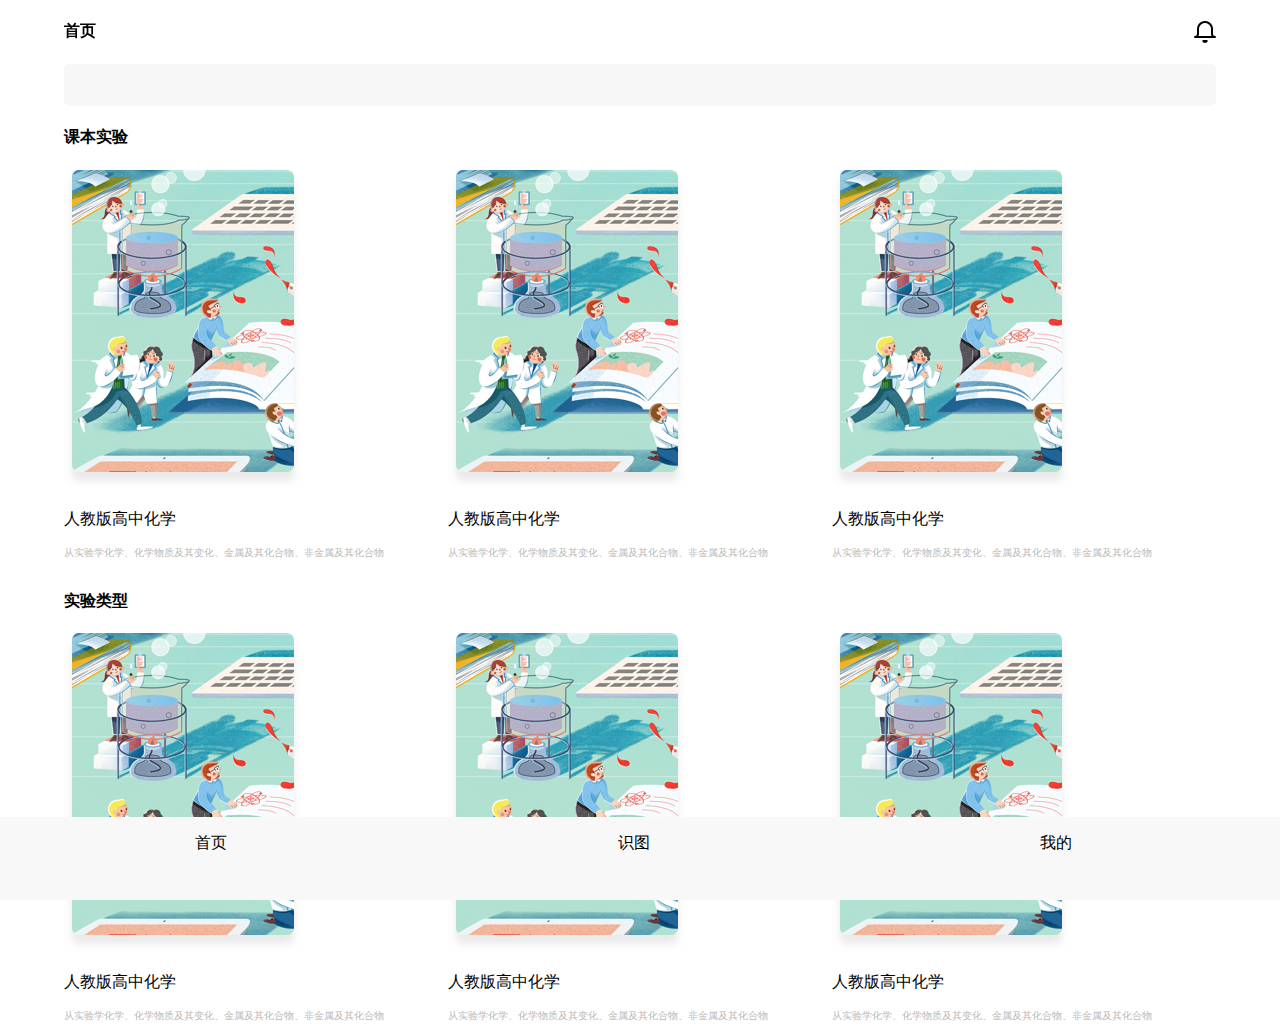
==== index.html @ 30e3b419 "seven" ====
<!DOCTYPE html>
<html lang="en">
<head>
	<meta charset="UTF-8">
	 <meta name="viewport" content="width=device-width, initial-scale=1.0, maximum-scale=1.0, user-scalable=0">
	<title>CHEMISCS</title>
	<link rel="stylesheet" href="style.css">
	<link rel="manifest" href="manifest.json">
</head>
<body>
	<div class="container">
		<div class="main">
			<div class="firstPage">
				<div class="header">
					<div class="top">
						<div class="topLeft">
							<h4>首页</h4>
						</div>
						<div class="topRight">
							<img src="img/bell.png" alt="">
						</div>
					</div>
					<div class="searchbox">
						<form action="">
							<input type="search">
						</form>
					</div>
				</div>
				<div class="space"></div>
				<div class="books">
					<h4>课本实验</h4>
					<div class="navigator"></div>
					<div class="bookList">
						<div class="book">
							<img src="img/book1.png" alt="">
							<p>人教版高中化学</p>
							<p class="pager">从实验学化学、化学物质及其变化、金属及其化合物、非金属及其化合物</p>
						</div>
						<div class="book">
							<img src="img/book1.png" alt="">
							<p>人教版高中化学</p>
							<p class="pager">从实验学化学、化学物质及其变化、金属及其化合物、非金属及其化合物</p>
						</div>
						<div class="book">
							<img src="img/book1.png" alt="">
							<p>人教版高中化学</p>
							<p class="pager">从实验学化学、化学物质及其变化、金属及其化合物、非金属及其化合物</p>
						</div>
					</div>
				</div>
				<div class="types">
					<h4>实验类型</h4>
					<div class="navigator"></div>
					<div class="typeList">
						<div class="type">
							<img src="img/book1.png" alt="">
							<p>人教版高中化学</p>
							<p class="pager">从实验学化学、化学物质及其变化、金属及其化合物、非金属及其化合物</p>
						</div>
						<div class="type">
							<img src="img/book1.png" alt="">
							<p>人教版高中化学</p>
							<p class="pager">从实验学化学、化学物质及其变化、金属及其化合物、非金属及其化合物</p>
						</div>
						<div class="type">
							<img src="img/book1.png" alt="">
							<p>人教版高中化学</p>
							<p class="pager">从实验学化学、化学物质及其变化、金属及其化合物、非金属及其化合物</p>
						</div>
					</div>
				</div>
			</div>
		</div>
		<!-- 底部导航栏 -->
		<div class="footer">
			<div>
				<p>首页</p>
			</div>
			<div>
				<p>识图</p>
			</div>
			<div>
				<p>我的</p>
			</div>
		</div>
	</div>
	<script type="text/javascript" src="matter.js"></script>
	<script type="text/javascript" src="app.js"></script>
</body>
</html>
---- style.css ----
body{
	width: 100%;
	margin: 0;
}
.container{
	width: 100%;
}
.main{
	width: 100%;
}
.footer{
	margin: 0;
	display: flex;
	height: 83px;
	width: 100%;
	background-color: #f8f8f8;
	position: fixed;
	bottom: 0;
	left: 0;
}
.footer div{
	width: 33%;
	text-align: center;
}
.firstPage{
	width: 90%;
	margin: 0 auto;
}
.header{
	width: 90%;
	position: fixed;
	top: 0;
	height: 106px;
	z-index: 999;
	background-color: #ffffff;
	padding-bottom: 15px;
}
.top{
	display: flex;
	justify-content: space-between;
}
.topRight{
	display: flex;
	justify-content: center;
	align-items: center;
}
.searchbox{
	width: 100%;
}
.searchbox input{
	border: solid 1px #f7f7f7;
	background-color: #f7f7f7;
	border-radius: 5px;
	height: 42px;
	width: 100%;
}
.space{
	height: 106px;
}
.bookList,.typeList{
	overflow: scroll;
	display: flex;
}
.book,.type{
	width: 70%;
}
.pager{
	font-size: 10px;
	color: #bababa;
	width: 90%;
}
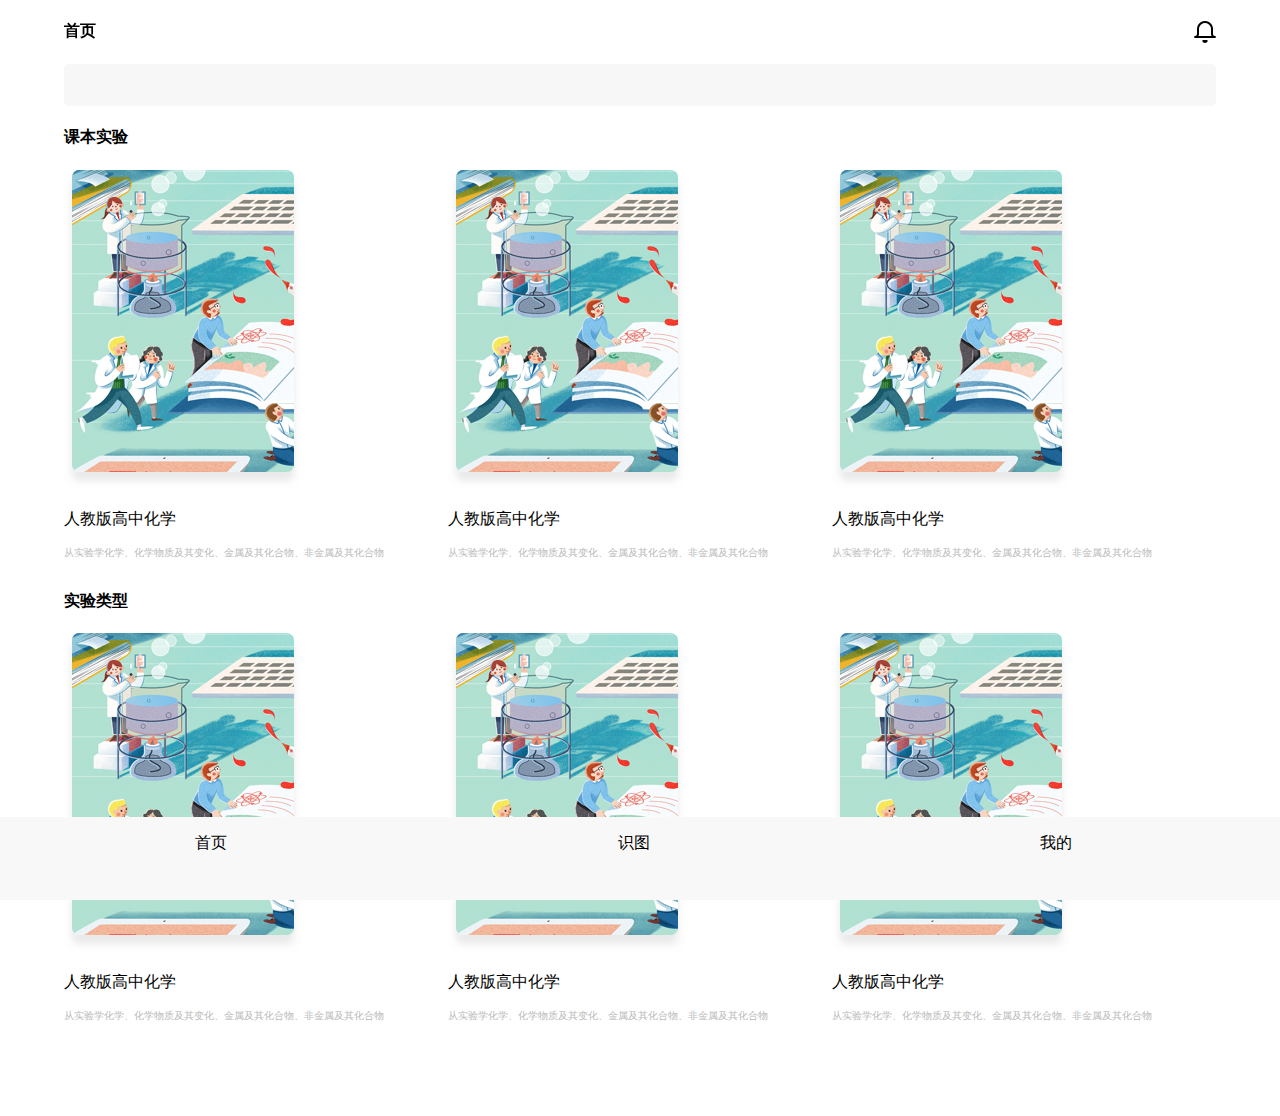
==== commit 266a4fcf: "eight" ====
--- a/index.html
+++ b/index.html
@@ -71,6 +71,7 @@
 				</div>
 			</div>
 		</div>
+		<!-- <div class="bottomSpace"></div> -->
 		<!-- 底部导航栏 -->
 		<div class="footer">
 			<div>
--- a/style.css
+++ b/style.css
@@ -7,6 +7,7 @@
 }
 .main{
 	width: 100%;
+	padding-bottom: 83px;
 }
 .footer{
 	margin: 0;
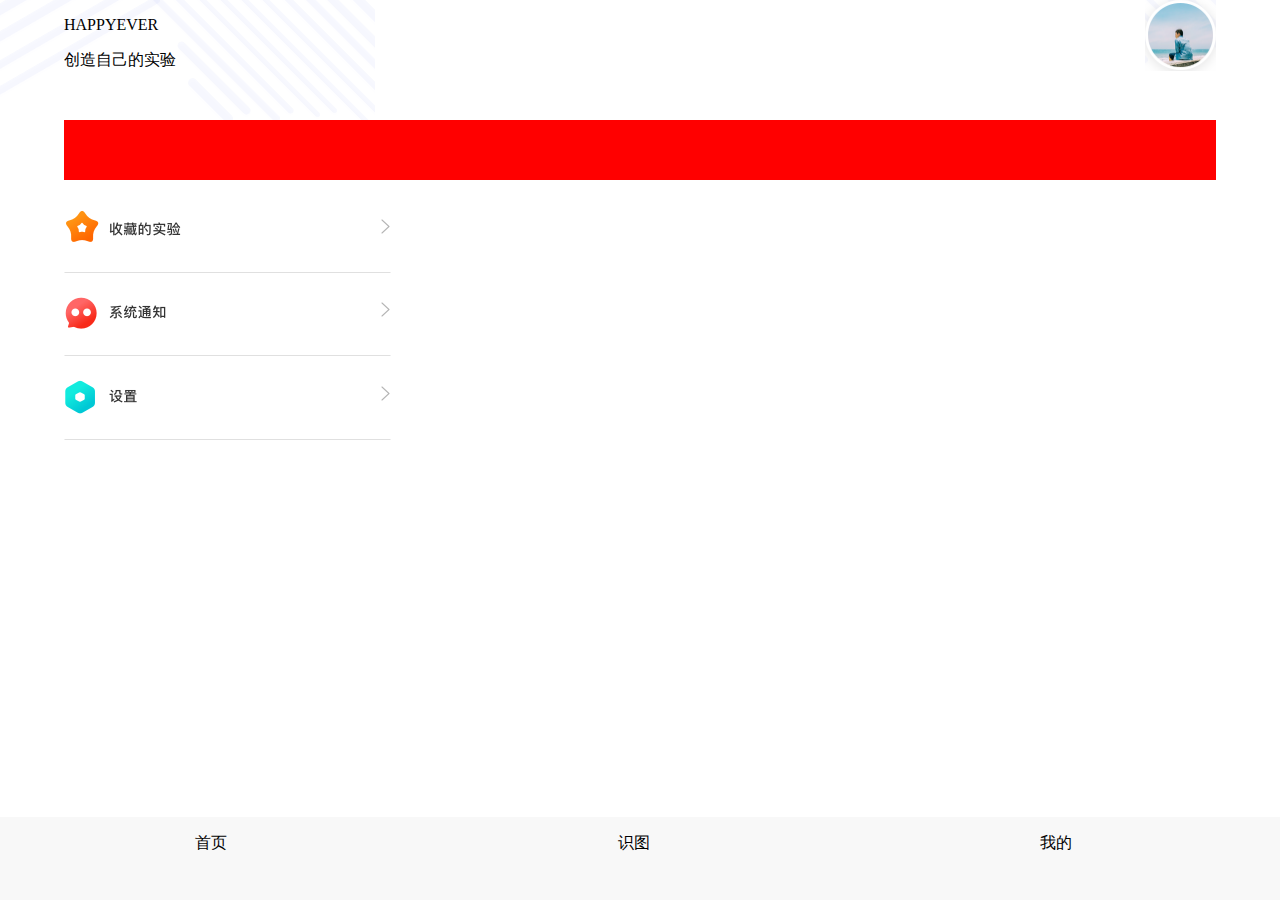
==== commit 7312a668: "ten" ====
--- a/index.html
+++ b/index.html
@@ -10,7 +10,7 @@
 <body>
 	<div class="container">
 		<div class="main">
-			<div class="firstPage">
+			<div class="firstPage" style="display: none">
 				<div class="header">
 					<div class="top">
 						<div class="topLeft">
@@ -70,22 +70,53 @@
 					</div>
 				</div>
 			</div>
+			<!-- -->
+			<div class="secondPage">
+				<div class="S-header">
+					<div class="">
+						<p>HAPPYEVER</p>
+						<p>创造自己的实验</p>
+					</div>
+					<div class="">
+						<img src="img/toux.png" alt="">	
+					</div>
+				</div>
+				<div class="S-tag">
+					<div class="">
+						
+					</div>
+					<div class=""></div>
+					<div class=""></div>
+				</div>
+				<div class="S-list">
+					<div class="">
+						<img src="img/li1.png" alt="">
+					</div>
+					<div class="" style="margin-top: 20px;">
+						<img src="img/li2.png" alt="">
+					</div>
+					<div class="" style="margin-top: 20px">
+						<img src="img/li3.png" alt="">
+					</div>
+				</div>
+			</div>
 		</div>
 		<!-- <div class="bottomSpace"></div> -->
 		<!-- 底部导航栏 -->
 		<div class="footer">
-			<div>
+			<div class="home">
 				<p>首页</p>
 			</div>
 			<div>
 				<p>识图</p>
 			</div>
-			<div>
+			<div class="me">
 				<p>我的</p>
 			</div>
 		</div>
 	</div>
 	<script type="text/javascript" src="matter.js"></script>
+	<script type="text/javascript" src="navigator.js"></script>
 	<script type="text/javascript" src="app.js"></script>
 </body>
 </html>--- a/style.css
+++ b/style.css
@@ -8,6 +8,8 @@
 .main{
 	width: 100%;
 	padding-bottom: 83px;
+	background-image: url('img/bg.png');
+	background-repeat: no-repeat;
 }
 .footer{
 	margin: 0;
@@ -69,4 +71,33 @@
 	font-size: 10px;
 	color: #bababa;
 	width: 90%;
+}
+.secondPage{
+	width: 90%;
+	margin: 0 auto;
+}
+.S-header{
+	width: 90%;
+	display: flex;
+	justify-content: space-between;
+	width: 100%;
+	height: 120px;
+	/*background-color: black;*/
+	/*background-image: url('img/bg.png');*/
+}
+.S-header img{
+	width: 71px;
+	height: 71px;
+}
+.S-tag{
+	height: 60px;
+	display: flex;
+}
+.S-tag div{
+	width: 33.333%;
+	height: 60px;
+	background-color: red;
+}
+.S-list{
+	margin-top: 30px;
 }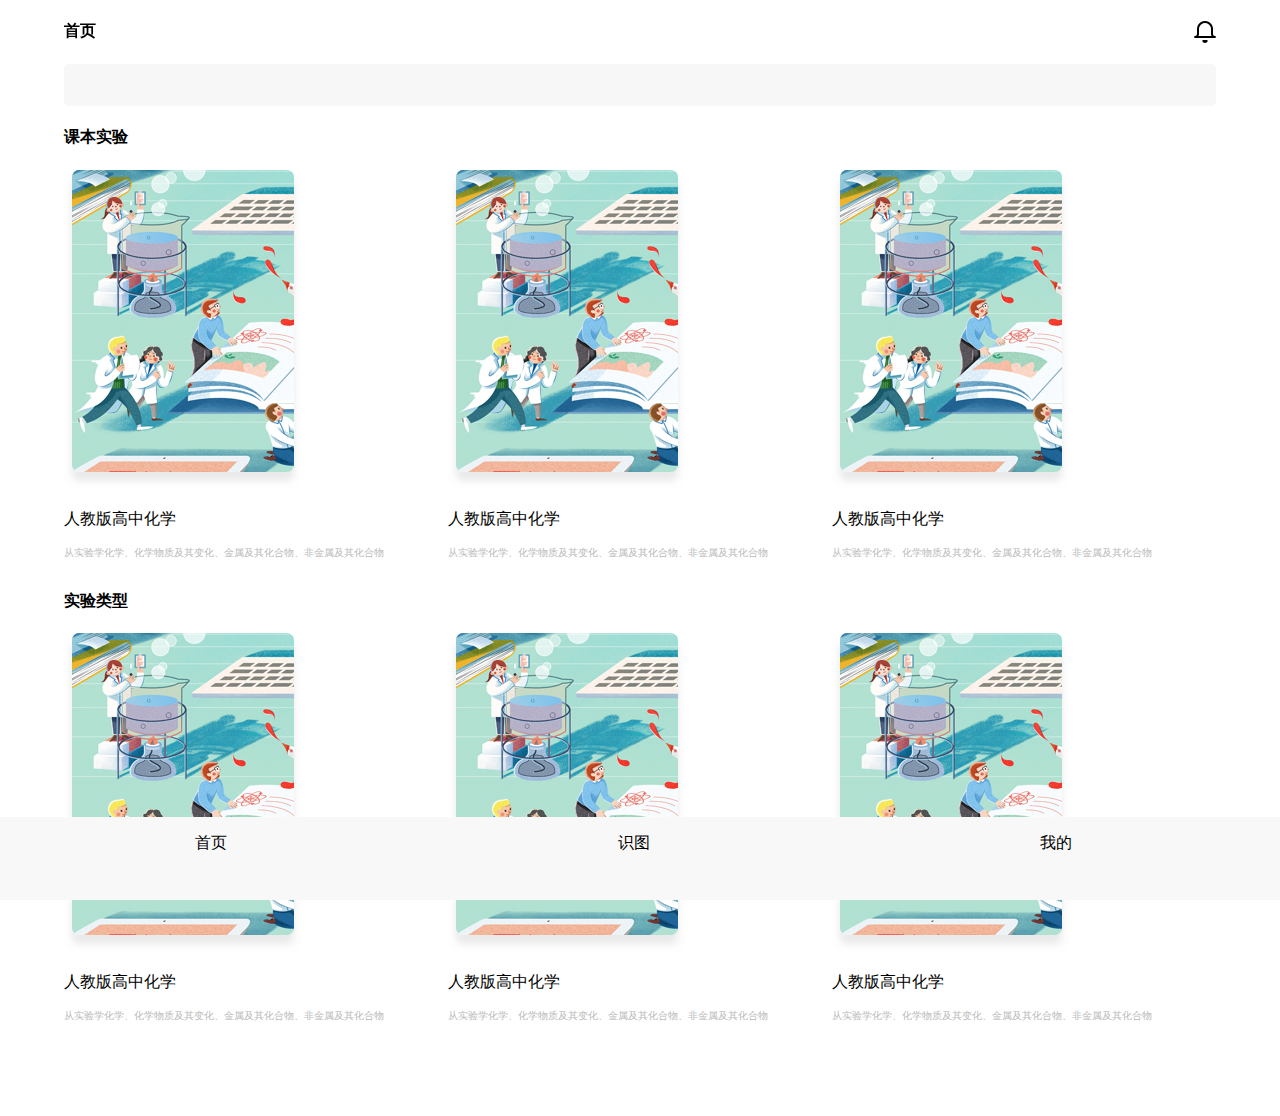
==== commit e7ccaeab: "11" ====
--- a/index.html
+++ b/index.html
@@ -10,7 +10,7 @@
 <body>
 	<div class="container">
 		<div class="main">
-			<div class="firstPage" style="display: none">
+			<div class="firstPage">
 				<div class="header">
 					<div class="top">
 						<div class="topLeft">
@@ -75,7 +75,7 @@
 				<div class="S-header">
 					<div class="">
 						<p>HAPPYEVER</p>
-						<p>创造自己的实验</p>
+						<p class="signal">创造自己的实验</p>
 					</div>
 					<div class="">
 						<img src="img/toux.png" alt="">	
@@ -83,10 +83,17 @@
 				</div>
 				<div class="S-tag">
 					<div class="">
-						
+						<p>13个</p>
+						<p class="signal">做过的实验</p>
 					</div>
-					<div class=""></div>
-					<div class=""></div>
+					<div class="">
+						<p>5个</p>
+						<p class="signal">收藏的实验</p>
+					</div>
+					<div class="">
+						<p>17个</p>
+						<p class="signal">自己的实验</p>
+					</div>
 				</div>
 				<div class="S-list">
 					<div class="">
--- a/style.css
+++ b/style.css
@@ -8,7 +8,7 @@
 .main{
 	width: 100%;
 	padding-bottom: 83px;
-	background-image: url('img/bg.png');
+	/*background-image: url('img/bg.png');*/
 	background-repeat: no-repeat;
 }
 .footer{
@@ -28,6 +28,7 @@
 .firstPage{
 	width: 90%;
 	margin: 0 auto;
+	/*display: block;*/
 }
 .header{
 	width: 90%;
@@ -75,11 +76,13 @@
 .secondPage{
 	width: 90%;
 	margin: 0 auto;
+	display: none;
 }
 .S-header{
 	width: 90%;
 	display: flex;
 	justify-content: space-between;
+	align-items: center;
 	width: 100%;
 	height: 120px;
 	/*background-color: black;*/
@@ -89,6 +92,11 @@
 	width: 71px;
 	height: 71px;
 }
+.signal{
+	font-size: 11px;
+	color: #8c8c8c;
+	margin-top: 0;
+}
 .S-tag{
 	height: 60px;
 	display: flex;
@@ -96,7 +104,11 @@
 .S-tag div{
 	width: 33.333%;
 	height: 60px;
-	background-color: red;
+	/*background-color: red;*/
+}
+.S-tag div p{
+	margin: 0 ;
+	text-align: center;
 }
 .S-list{
 	margin-top: 30px;
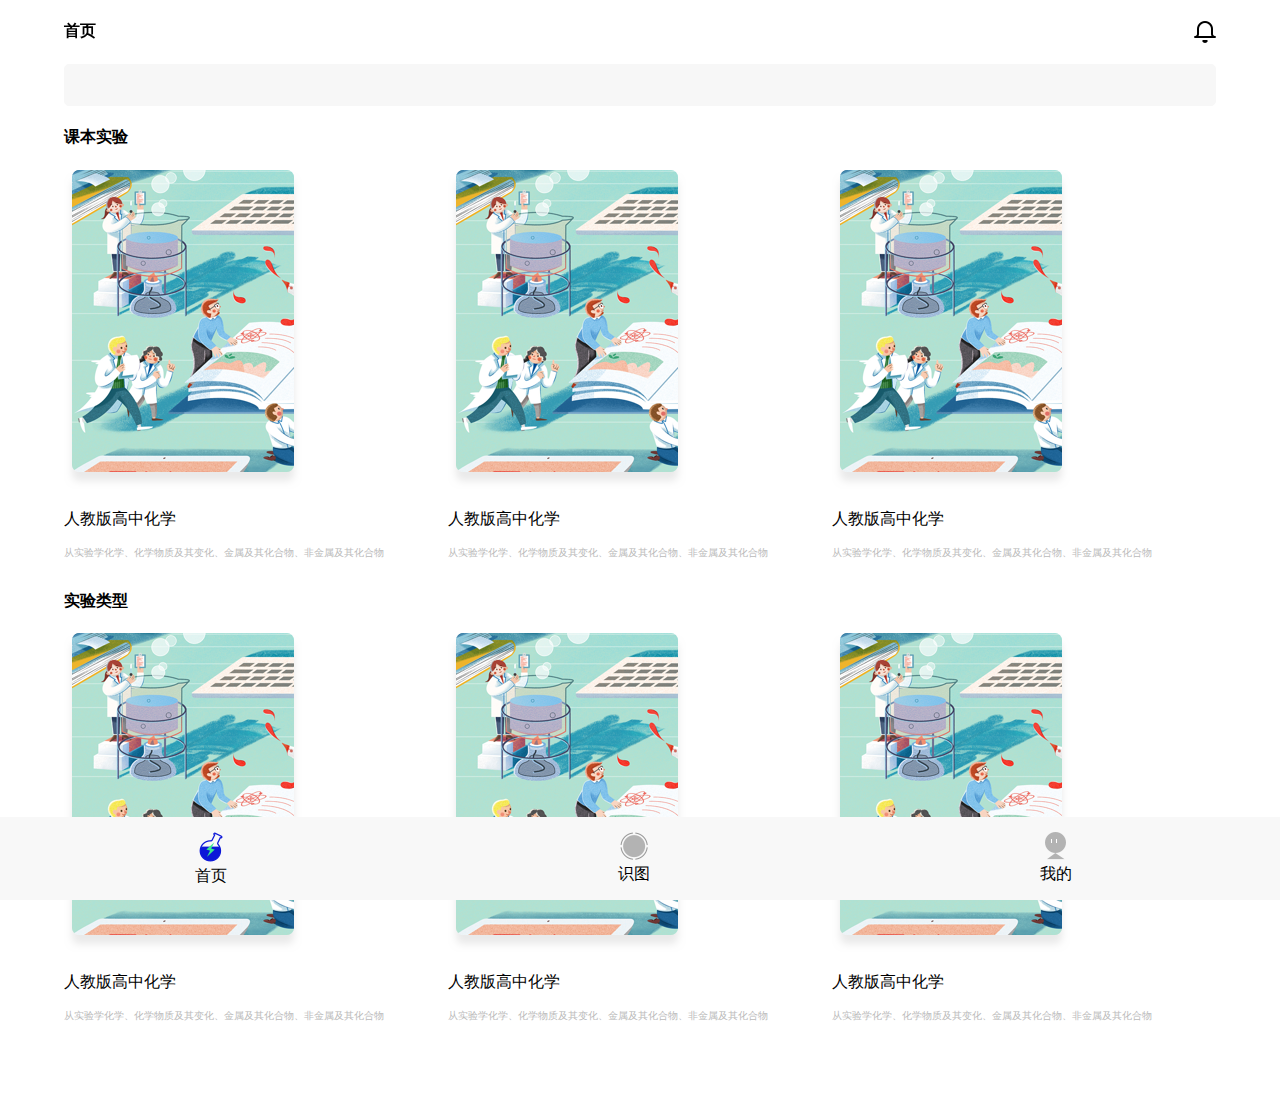
==== commit 3cfcdcbe: "15" ====
--- a/index.html
+++ b/index.html
@@ -5,6 +5,7 @@
 	 <meta name="viewport" content="width=device-width, initial-scale=1.0, maximum-scale=1.0, user-scalable=0">
 	<title>CHEMISCS</title>
 	<link rel="stylesheet" href="style.css">
+	<link rel =“apple-touch-startup-image” href ="img/launch.jpg">
 	<link rel="manifest" href="manifest.json">
 </head>
 <body>
@@ -32,7 +33,7 @@
 					<div class="navigator"></div>
 					<div class="bookList">
 						<div class="book">
-							<img src="img/book1.png" alt="">
+							<img src="img/book1.png" alt="" class="book1">
 							<p>人教版高中化学</p>
 							<p class="pager">从实验学化学、化学物质及其变化、金属及其化合物、非金属及其化合物</p>
 						</div>
@@ -112,12 +113,15 @@
 		<!-- 底部导航栏 -->
 		<div class="footer">
 			<div class="home">
+				<img src="img/home.png" alt="">
 				<p>首页</p>
 			</div>
-			<div>
+			<div class="ar">
+				<img src="img/ar.png" alt="">
 				<p>识图</p>
 			</div>
 			<div class="me">
+				<img src="img/me.png" alt="">
 				<p>我的</p>
 			</div>
 		</div>
--- a/style.css
+++ b/style.css
@@ -22,8 +22,12 @@
 	left: 0;
 }
 .footer div{
+	padding-top: 15px;
 	width: 33%;
 	text-align: center;
+}
+.footer p{
+	margin: 0;
 }
 .firstPage{
 	width: 90%;
